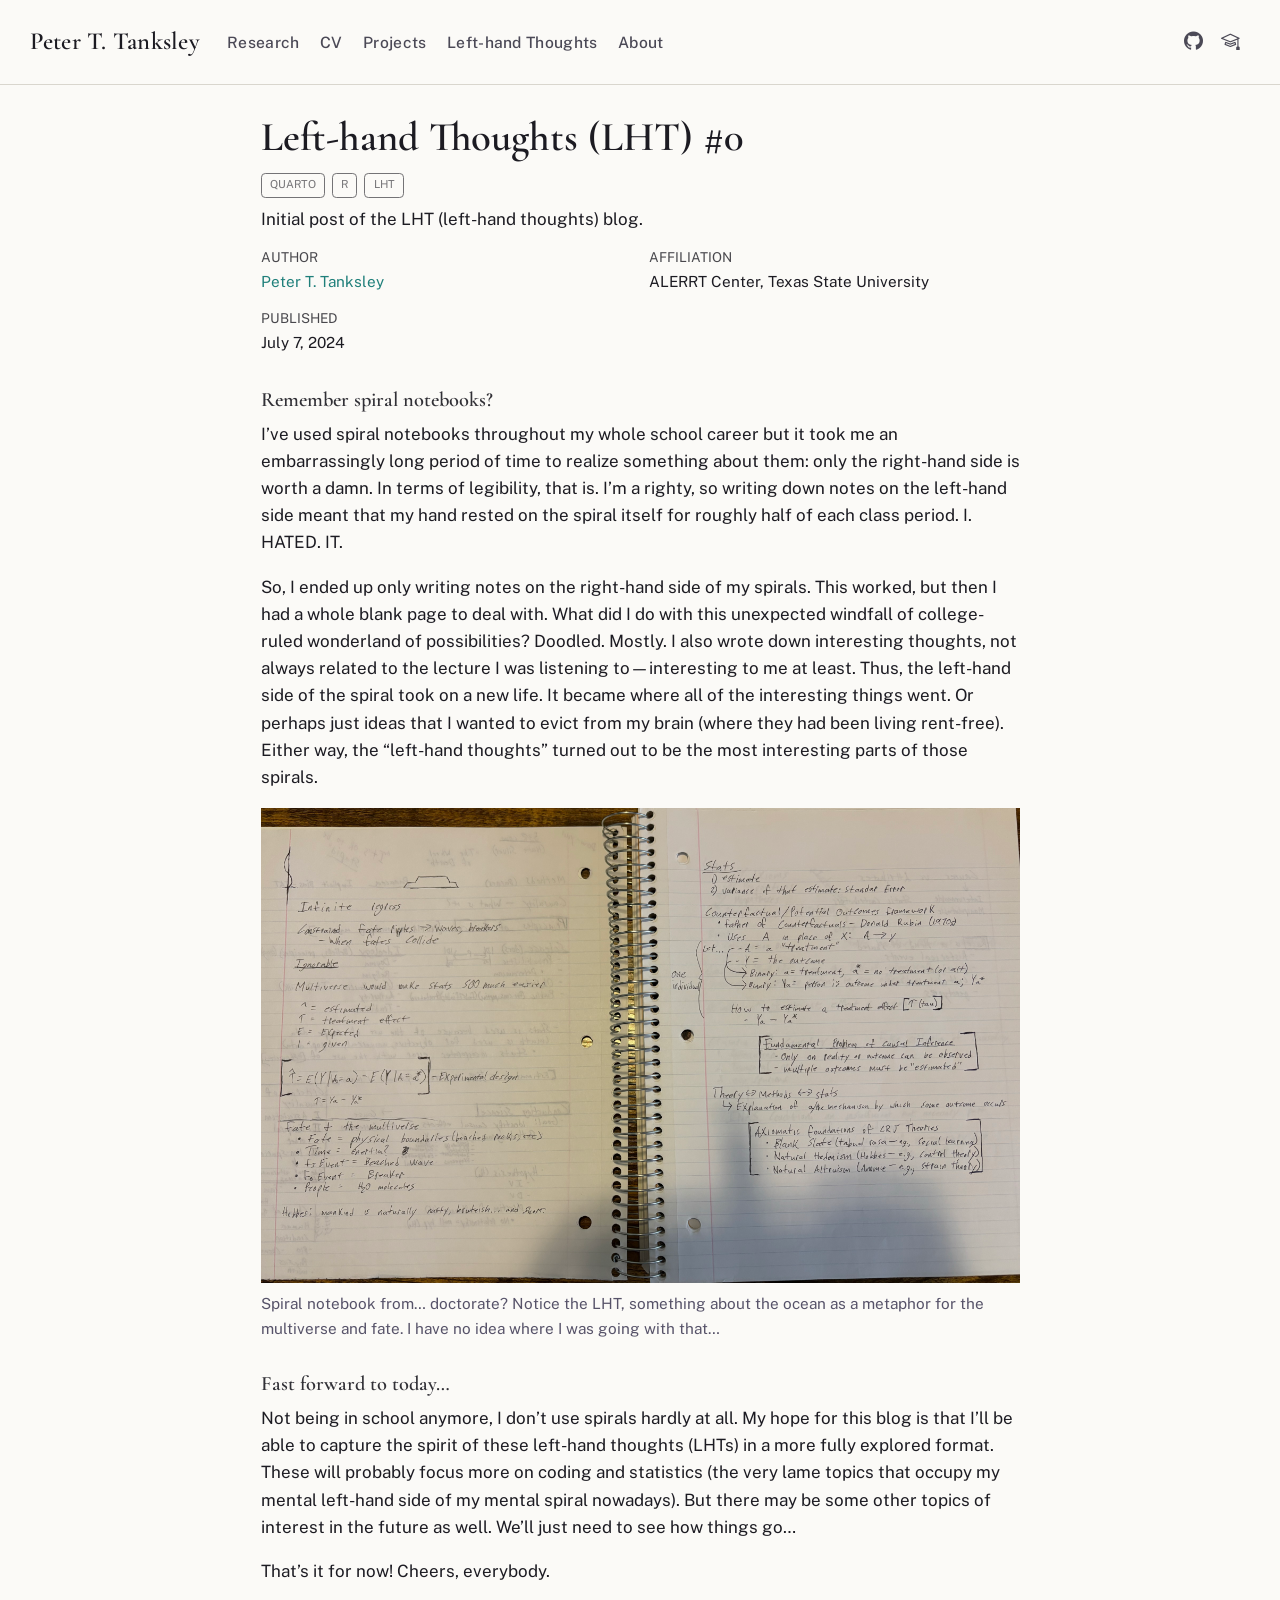
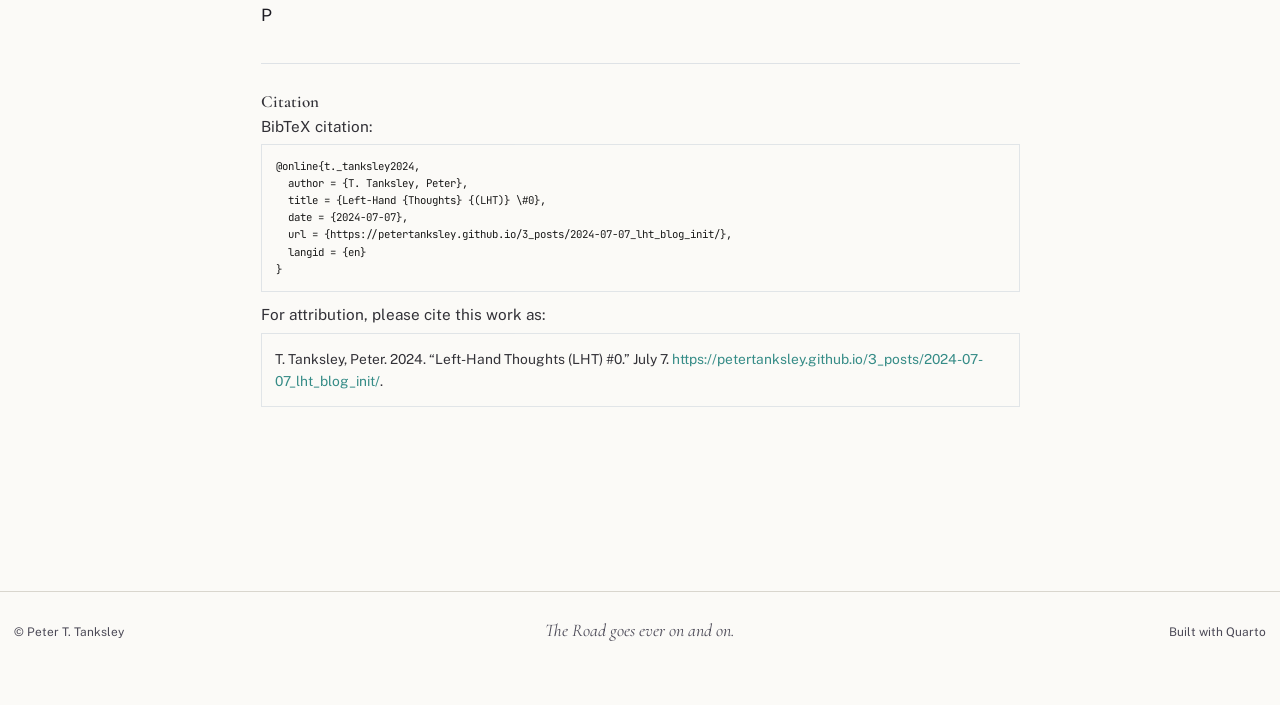
==== 3_posts/2024-07-07_lht_blog_init/index.html @ 6b2eff30 "Built site for gh-pages" ====
<!DOCTYPE html>
<html xmlns="http://www.w3.org/1999/xhtml" lang="en" xml:lang="en"><head>

<meta charset="utf-8">
<meta name="generator" content="quarto-1.10.18">

<meta name="viewport" content="width=device-width, initial-scale=1.0, user-scalable=yes">

<meta name="author" content="Peter T. Tanksley">
<meta name="dcterms.date" content="2024-07-07">
<meta name="description" content="Initial post of the LHT (left-hand thoughts) blog.">

<title>Left-hand Thoughts (LHT) #0 – Peter T. Tanksley</title>
<style>
/* Default styles provided by pandoc.
** See https://pandoc.org/MANUAL.html#variables-for-html for config info.
*/
span.smallcaps{font-variant: small-caps;}
div.columns{display: flex; gap: 1.5em;}
div.column{flex: auto;}
@media screen {
div.columns{gap: min(4vw, 1.5em);}
div.column{overflow-x: auto;}
}
div.hanging-indent{margin-left: 1.5em; text-indent: -1.5em;}
ul.task-list{list-style: none;}
ul.task-list li input[type="checkbox"] {
  width: 0.8em;
  margin: 0 0.8em 0.2em -1em; /* quarto-specific, see https://github.com/quarto-dev/quarto-cli/issues/4556 */ 
  vertical-align: middle;
}
</style>


<script src="../../site_libs/quarto-nav/quarto-nav.js"></script>
<script src="../../site_libs/quarto-nav/headroom.min.js"></script>
<link href="../../www/favicon.svg" rel="icon" type="image/svg+xml">
<script src="../../site_libs/clipboard/clipboard.min.js"></script>
<script src="../../site_libs/quarto-html/quarto.js" type="module"></script>
<script src="../../site_libs/quarto-html/tabsets/tabsets.js" type="module"></script>
<script src="../../site_libs/quarto-html/popper.min.js"></script>
<script src="../../site_libs/quarto-html/tippy.umd.min.js"></script>
<script src="../../site_libs/quarto-html/anchor.min.js"></script>
<link href="../../site_libs/quarto-html/tippy.css" rel="stylesheet">
<link href="../../site_libs/quarto-html/quarto-syntax-highlighting-73b0ff3878a4e6fc3716dc69a6aaefa3.css" rel="stylesheet" id="quarto-text-highlighting-styles">
<script src="../../site_libs/bootstrap/bootstrap.min.js"></script>
<link href="../../site_libs/bootstrap/bootstrap-icons.css" rel="stylesheet">
<link href="../../site_libs/bootstrap/bootstrap-889d9248e9b1522be2446c7ea60b9899.min.css" rel="stylesheet" append-hash="true" id="quarto-bootstrap" data-mode="light">
<script id="quarto-search-options" type="application/json">{
  "language": {
    "search-no-results-text": "No results",
    "search-matching-documents-text": "matching documents",
    "search-copy-link-title": "Copy link to search",
    "search-hide-matches-text": "Hide additional matches",
    "search-more-match-text": "more match in this document",
    "search-more-matches-text": "more matches in this document",
    "search-clear-button-title": "Clear",
    "search-text-placeholder": "",
    "search-detached-cancel-button-title": "Cancel",
    "search-submit-button-title": "Submit",
    "search-label": "Search"
  }
}</script>
<meta name="author" content="Peter T. Tanksley">


</head>

<body class="nav-fixed fullcontent quarto-light">

<div id="quarto-search-results"></div>
  <header id="quarto-header" class="headroom fixed-top">
    <nav class="navbar navbar-expand-lg " data-bs-theme="dark">
      <div class="navbar-container container-fluid">
      <div class="navbar-brand-container mx-auto">
    <a class="navbar-brand" href="../../index.html">
    <span class="navbar-title">Peter T. Tanksley</span>
    </a>
  </div>
          <button class="navbar-toggler" type="button" data-bs-toggle="collapse" data-bs-target="#navbarCollapse" aria-controls="navbarCollapse" role="menu" aria-expanded="false" aria-label="Toggle navigation" onclick="if (window.quartoToggleHeadroom) { window.quartoToggleHeadroom(); }">
  <span class="navbar-toggler-icon"></span>
</button>
          <div class="collapse navbar-collapse" id="navbarCollapse">
            <ul class="navbar-nav navbar-nav-scroll me-auto">
  <li class="nav-item">
    <a class="nav-link" href="../../research.html"> 
<span class="menu-text">Research</span></a>
  </li>  
  <li class="nav-item">
    <a class="nav-link" href="../../2_cv/tanksley_cv.html"> 
<span class="menu-text">CV</span></a>
  </li>  
  <li class="nav-item">
    <a class="nav-link" href="../../projects.html"> 
<span class="menu-text">Projects</span></a>
  </li>  
  <li class="nav-item">
    <a class="nav-link" href="../../3_posts/posts.html"> 
<span class="menu-text">Left-hand Thoughts</span></a>
  </li>  
  <li class="nav-item">
    <a class="nav-link" href="../../1_about/about.html"> 
<span class="menu-text">About</span></a>
  </li>  
</ul>
            <ul class="navbar-nav navbar-nav-scroll ms-auto">
  <li class="nav-item compact">
    <a class="nav-link" href="https://github.com/petertanksley"> <i class="bi bi-github" role="img" aria-label="GitHub">
</i> 
<span class="menu-text"></span></a>
  </li>  
  <li class="nav-item compact">
    <a class="nav-link" href="https://scholar.google.com/citations?user=YnIBrB8AAAAJ&amp;hl=en"> <i class="bi bi-mortarboard" role="img" aria-label="Google Scholar">
</i> 
<span class="menu-text"></span></a>
  </li>  
</ul>
          </div> <!-- /navcollapse -->
            <div class="quarto-navbar-tools">
</div>
      </div> <!-- /container-fluid -->
    </nav>
</header>
<!-- content -->
<div id="quarto-content" class="quarto-container page-columns page-rows-contents page-layout-article page-navbar">
<!-- sidebar -->
<!-- margin-sidebar -->
    
<!-- main -->
<main class="content" id="quarto-document-content">

<header id="title-block-header" class="quarto-title-block default">
<div class="quarto-title">
<h1 class="title">Left-hand Thoughts (LHT) #0</h1>
  <div class="quarto-categories">
    <div class="quarto-category">Quarto</div>
    <div class="quarto-category">R</div>
    <div class="quarto-category">LHT</div>
  </div>
  </div>

<div>
  <div class="description">
    Initial post of the LHT (left-hand thoughts) blog.
  </div>
</div>

<div class="quarto-title-meta-author">
  <div class="quarto-title-meta-heading">Author</div>
  <div class="quarto-title-meta-heading">Affiliation</div>
  
    <div class="quarto-title-meta-contents">
    <p class="author"><a href="https://petertanksley.github.io/">Peter T. Tanksley</a> </p>
  </div>
  <div class="quarto-title-meta-contents">
        <p class="affiliation">
            ALERRT Center, Texas State University
          </p>
      </div>
  </div>

<div class="quarto-title-meta">

      
    <div>
    <div class="quarto-title-meta-heading">Published</div>
    <div class="quarto-title-meta-contents">
      <p class="date">July 7, 2024</p>
    </div>
  </div>
  
    
  </div>
  


</header>


<section id="remember-spiral-notebooks" class="level3">
<h3 class="anchored" data-anchor-id="remember-spiral-notebooks">Remember spiral notebooks?</h3>
<p>I’ve used spiral notebooks throughout my whole school career but it took me an embarrassingly long period of time to realize something about them: only the right-hand side is worth a damn. In terms of legibility, that is. I’m a righty, so writing down notes on the left-hand side meant that my hand rested on the spiral itself for roughly half of each class period. I. HATED. IT.</p>
<p>So, I ended up only writing notes on the right-hand side of my spirals. This worked, but then I had a whole blank page to deal with. What did I do with this unexpected windfall of college-ruled wonderland of possibilities? Doodled. Mostly. I also wrote down interesting thoughts, not always related to the lecture I was listening to—interesting to me at least. Thus, the left-hand side of the spiral took on a new life. It became where all of the interesting things went. Or perhaps just ideas that I wanted to evict from my brain (where they had been living rent-free). Either way, the “left-hand thoughts” turned out to be the most interesting parts of those spirals.</p>
<div class="quarto-figure quarto-figure-center">
<figure class="figure">
<p><img src="spiral2.png" class="img-fluid figure-img"></p>
<figcaption>Spiral notebook from… doctorate? Notice the LHT, something about the ocean as a metaphor for the multiverse and fate. I have no idea where I was going with that…</figcaption>
</figure>
</div>
</section>
<section id="fast-forward-to-today" class="level3">
<h3 class="anchored" data-anchor-id="fast-forward-to-today">Fast forward to today…</h3>
<p>Not being in school anymore, I don’t use spirals hardly at all. My hope for this blog is that I’ll be able to capture the spirit of these left-hand thoughts (LHTs) in a more fully explored format. These will probably focus more on coding and statistics (the very lame topics that occupy my mental left-hand side of my mental spiral nowadays). But there may be some other topics of interest in the future as well. We’ll just need to see how things go…</p>
<p>That’s it for now! Cheers, everybody.</p>
<p>P</p>


</section>

<div id="quarto-appendix" class="default"><section class="quarto-appendix-contents" id="quarto-citation"><h2 class="anchored quarto-appendix-heading">Citation</h2><div><div class="quarto-appendix-secondary-label">BibTeX citation:</div><pre class="sourceCode code-with-copy quarto-appendix-bibtex"><code class="sourceCode bibtex">@online{t._tanksley2024,
  author = {T. Tanksley, Peter},
  title = {Left-Hand {Thoughts} {(LHT)} \#0},
  date = {2024-07-07},
  url = {https://petertanksley.github.io/3_posts/2024-07-07_lht_blog_init/},
  langid = {en}
}
</code><button title="Copy to Clipboard" class="code-copy-button"><i class="bi"></i></button></pre><div class="quarto-appendix-secondary-label">For attribution, please cite this work as:</div><div id="ref-t._tanksley2024" class="csl-entry quarto-appendix-citeas" role="listitem">
T. Tanksley, Peter. 2024. <span>“Left-Hand Thoughts (LHT) #0.”</span>
July 7. <a href="https://petertanksley.github.io/3_posts/2024-07-07_lht_blog_init/">https://petertanksley.github.io/3_posts/2024-07-07_lht_blog_init/</a>.
</div></div></section></div></main> <!-- /main -->
<script id="quarto-html-after-body" type="application/javascript">
  window.document.addEventListener("DOMContentLoaded", function (event) {
    const icon = "";
    const anchorJS = new window.AnchorJS();
    anchorJS.options = {
      placement: 'right',
      icon: icon
    };
    anchorJS.add('.anchored');
    const isCodeAnnotation = (el) => {
      for (const clz of el.classList) {
        if (clz.startsWith('code-annotation-')) {                     
          return true;
        }
      }
      return false;
    }
    const onCopySuccess = function(e) {
      // button target
      const button = e.trigger;
      // don't keep focus
      button.blur();
      // flash "checked"
      button.classList.add('code-copy-button-checked');
      var currentTitle = button.getAttribute("title");
      button.setAttribute("title", "Copied!");
      let tooltip;
      if (window.bootstrap) {
        button.setAttribute("data-bs-toggle", "tooltip");
        button.setAttribute("data-bs-placement", "left");
        button.setAttribute("data-bs-title", "Copied!");
        tooltip = new bootstrap.Tooltip(button, 
          { trigger: "manual", 
            customClass: "code-copy-button-tooltip",
            offset: [0, -8]});
        tooltip.show();    
      }
      setTimeout(function() {
        if (tooltip) {
          tooltip.hide();
          button.removeAttribute("data-bs-title");
          button.removeAttribute("data-bs-toggle");
          button.removeAttribute("data-bs-placement");
        }
        button.setAttribute("title", currentTitle);
        button.classList.remove('code-copy-button-checked');
      }, 1000);
      // clear code selection
      e.clearSelection();
    }
    const getTextToCopy = function(trigger) {
      const outerScaffold = trigger.parentElement.cloneNode(true);
      const codeEl = outerScaffold.querySelector('code');
      for (const childEl of codeEl.children) {
        if (isCodeAnnotation(childEl)) {
          childEl.remove();
        }
      }
      return codeEl.innerText;
    }
    const clipboard = new window.ClipboardJS('.code-copy-button:not([data-in-quarto-modal])', {
      text: getTextToCopy
    });
    clipboard.on('success', onCopySuccess);
    if (window.document.getElementById('quarto-embedded-source-code-modal')) {
      const clipboardModal = new window.ClipboardJS('.code-copy-button[data-in-quarto-modal]', {
        text: getTextToCopy,
        container: window.document.getElementById('quarto-embedded-source-code-modal')
      });
      clipboardModal.on('success', onCopySuccess);
    }
      var localhostRegex = new RegExp(/^(?:http|https):\/\/localhost\:?[0-9]*\//);
      var mailtoRegex = new RegExp(/^mailto:/);
        var filterRegex = new RegExp("https:\/\/petertanksley\.github\.io");
      var isInternal = (href) => {
          return filterRegex.test(href) || localhostRegex.test(href) || mailtoRegex.test(href);
      }
      // Inspect non-navigation links and adorn them if external
     var links = window.document.querySelectorAll('a[href]:not(.nav-link):not(.navbar-brand):not(.toc-action):not(.sidebar-link):not(.sidebar-item-toggle):not(.pagination-link):not(.no-external):not([aria-hidden]):not(.dropdown-item):not(.quarto-navigation-tool):not(.about-link)');
      for (var i=0; i<links.length; i++) {
        const link = links[i];
        if (!isInternal(link.href)) {
          // undo the damage that might have been done by quarto-nav.js in the case of
          // links that we want to consider external
          if (link.dataset.originalHref !== undefined) {
            link.href = link.dataset.originalHref;
          }
            // target, if specified
            link.setAttribute("target", "_blank");
            if (link.getAttribute("rel") === null) {
              link.setAttribute("rel", "noopener");
            }
        }
      }
    function tippyHover(el, contentFn, onTriggerFn, onUntriggerFn) {
      const config = {
        allowHTML: true,
        maxWidth: 500,
        delay: 100,
        arrow: false,
        appendTo: function(el) {
            return el.parentElement;
        },
        interactive: true,
        interactiveBorder: 10,
        theme: 'quarto',
        placement: 'bottom-start',
      };
      if (contentFn) {
        config.content = contentFn;
      }
      if (onTriggerFn) {
        config.onTrigger = onTriggerFn;
      }
      if (onUntriggerFn) {
        config.onUntrigger = onUntriggerFn;
      }
      window.tippy(el, config); 
    }
    const noterefs = window.document.querySelectorAll('a[role="doc-noteref"]');
    for (var i=0; i<noterefs.length; i++) {
      const ref = noterefs[i];
      tippyHover(ref, function() {
        // use id or data attribute instead here
        let href = ref.getAttribute('data-footnote-href') || ref.getAttribute('href');
        try { href = new URL(href).hash; } catch {}
        const id = href.replace(/^#\/?/, "");
        const note = window.document.getElementById(id);
        if (note) {
          return note.innerHTML;
        } else {
          return "";
        }
      });
    }
    const xrefs = window.document.querySelectorAll('a.quarto-xref');
    const processXRef = (id, note) => {
      // Strip column container classes
      const stripColumnClz = (el) => {
        el.classList.remove("page-full", "page-columns");
        if (el.children) {
          for (const child of el.children) {
            stripColumnClz(child);
          }
        }
      }
      stripColumnClz(note)
      if (id === null || id.startsWith('sec-')) {
        // Special case sections, only their first couple elements
        const container = document.createElement("div");
        if (note.children && note.children.length > 2) {
          container.appendChild(note.children[0].cloneNode(true));
          for (let i = 1; i < note.children.length; i++) {
            const child = note.children[i];
            if (child.tagName === "P" && child.innerText === "") {
              continue;
            } else {
              container.appendChild(child.cloneNode(true));
              break;
            }
          }
          if (window.Quarto?.typesetMath) {
            window.Quarto.typesetMath(container);
          }
          return container.innerHTML
        } else {
          if (window.Quarto?.typesetMath) {
            window.Quarto.typesetMath(note);
          }
          return note.innerHTML;
        }
      } else {
        // Remove any anchor links if they are present
        const anchorLink = note.querySelector('a.anchorjs-link');
        if (anchorLink) {
          anchorLink.remove();
        }
        if (window.Quarto?.typesetMath) {
          window.Quarto.typesetMath(note);
        }
        if (note.classList.contains("callout")) {
          return note.outerHTML;
        } else {
          return note.innerHTML;
        }
      }
    }
    for (var i=0; i<xrefs.length; i++) {
      const xref = xrefs[i];
      tippyHover(xref, undefined, function(instance) {
        instance.disable();
        let url = xref.getAttribute('href');
        let hash = undefined; 
        if (url.startsWith('#')) {
          hash = url;
        } else {
          try { hash = new URL(url).hash; } catch {}
        }
        if (hash) {
          const id = hash.replace(/^#\/?/, "");
          const note = window.document.getElementById(id);
          if (note !== null) {
            try {
              const html = processXRef(id, note.cloneNode(true));
              instance.setContent(html);
            } finally {
              instance.enable();
              instance.show();
            }
          } else {
            // See if we can fetch this
            fetch(url.split('#')[0])
            .then(res => res.text())
            .then(html => {
              const parser = new DOMParser();
              const htmlDoc = parser.parseFromString(html, "text/html");
              const note = htmlDoc.getElementById(id);
              if (note !== null) {
                const html = processXRef(id, note);
                instance.setContent(html);
              } 
            }).finally(() => {
              instance.enable();
              instance.show();
            });
          }
        } else {
          // See if we can fetch a full url (with no hash to target)
          // This is a special case and we should probably do some content thinning / targeting
          fetch(url)
          .then(res => res.text())
          .then(html => {
            const parser = new DOMParser();
            const htmlDoc = parser.parseFromString(html, "text/html");
            const note = htmlDoc.querySelector('main.content');
            if (note !== null) {
              // This should only happen for chapter cross references
              // (since there is no id in the URL)
              // remove the first header
              if (note.children.length > 0 && note.children[0].tagName === "HEADER") {
                note.children[0].remove();
              }
              const html = processXRef(null, note);
              instance.setContent(html);
            } 
          }).finally(() => {
            instance.enable();
            instance.show();
          });
        }
      }, function(instance) {
      });
    }
        let selectedAnnoteEl;
        const selectorForAnnotation = ( cell, annotation) => {
          let cellAttr = 'data-code-cell="' + cell + '"';
          let lineAttr = 'data-code-annotation="' +  annotation + '"';
          const selector = 'span[' + cellAttr + '][' + lineAttr + ']';
          return selector;
        }
        const selectCodeLines = (annoteEl) => {
          const doc = window.document;
          const targetCell = annoteEl.getAttribute("data-target-cell");
          const targetAnnotation = annoteEl.getAttribute("data-target-annotation");
          const annoteSpan = window.document.querySelector(selectorForAnnotation(targetCell, targetAnnotation));
          const lines = annoteSpan.getAttribute("data-code-lines").split(",");
          const lineIds = lines.map((line) => {
            return targetCell + "-" + line;
          })
          let top = null;
          let height = null;
          let parent = null;
          if (lineIds.length > 0) {
              //compute the position of the single el (top and bottom and make a div)
              const el = window.document.getElementById(lineIds[0]);
              top = el.offsetTop;
              height = el.offsetHeight;
              parent = el.parentElement.parentElement;
            if (lineIds.length > 1) {
              const lastEl = window.document.getElementById(lineIds[lineIds.length - 1]);
              const bottom = lastEl.offsetTop + lastEl.offsetHeight;
              height = bottom - top;
            }
            if (top !== null && height !== null && parent !== null) {
              // cook up a div (if necessary) and position it 
              let div = window.document.getElementById("code-annotation-line-highlight");
              if (div === null) {
                div = window.document.createElement("div");
                div.setAttribute("id", "code-annotation-line-highlight");
                div.style.position = 'absolute';
                parent.appendChild(div);
              }
              div.style.top = top - 2 + "px";
              div.style.height = height + 4 + "px";
              div.style.left = 0;
              let gutterDiv = window.document.getElementById("code-annotation-line-highlight-gutter");
              if (gutterDiv === null) {
                gutterDiv = window.document.createElement("div");
                gutterDiv.setAttribute("id", "code-annotation-line-highlight-gutter");
                gutterDiv.style.position = 'absolute';
                const codeCell = window.document.getElementById(targetCell);
                const gutter = codeCell.querySelector('.code-annotation-gutter');
                gutter.appendChild(gutterDiv);
              }
              gutterDiv.style.top = top - 2 + "px";
              gutterDiv.style.height = height + 4 + "px";
            }
            selectedAnnoteEl = annoteEl;
          }
        };
        const unselectCodeLines = () => {
          const elementsIds = ["code-annotation-line-highlight", "code-annotation-line-highlight-gutter"];
          elementsIds.forEach((elId) => {
            const div = window.document.getElementById(elId);
            if (div) {
              div.remove();
            }
          });
          selectedAnnoteEl = undefined;
        };
          // Handle positioning of the toggle
      window.addEventListener(
        "resize",
        throttle(() => {
          elRect = undefined;
          if (selectedAnnoteEl) {
            selectCodeLines(selectedAnnoteEl);
          }
        }, 10)
      );
      function throttle(fn, ms) {
      let throttle = false;
      let timer;
        return (...args) => {
          if(!throttle) { // first call gets through
              fn.apply(this, args);
              throttle = true;
          } else { // all the others get throttled
              if(timer) clearTimeout(timer); // cancel #2
              timer = setTimeout(() => {
                fn.apply(this, args);
                timer = throttle = false;
              }, ms);
          }
        };
      }
        // Attach click handler to the DT
        const annoteDls = window.document.querySelectorAll('dt[data-target-cell]');
        for (const annoteDlNode of annoteDls) {
          annoteDlNode.addEventListener('click', (event) => {
            const clickedEl = event.target;
            if (clickedEl !== selectedAnnoteEl) {
              unselectCodeLines();
              const activeEl = window.document.querySelector('dt[data-target-cell].code-annotation-active');
              if (activeEl) {
                activeEl.classList.remove('code-annotation-active');
              }
              selectCodeLines(clickedEl);
              clickedEl.classList.add('code-annotation-active');
            } else {
              // Unselect the line
              unselectCodeLines();
              clickedEl.classList.remove('code-annotation-active');
            }
          });
        }
    const findCites = (el) => {
      const parentEl = el.parentElement;
      if (parentEl) {
        const cites = parentEl.dataset.cites;
        if (cites) {
          return {
            el,
            cites: cites.split(' ')
          };
        } else {
          return findCites(el.parentElement)
        }
      } else {
        return undefined;
      }
    };
    var bibliorefs = window.document.querySelectorAll('a[role="doc-biblioref"]');
    for (var i=0; i<bibliorefs.length; i++) {
      const ref = bibliorefs[i];
      const citeInfo = findCites(ref);
      if (citeInfo) {
        tippyHover(citeInfo.el, function() {
          var popup = window.document.createElement('div');
          citeInfo.cites.forEach(function(cite) {
            var citeDiv = window.document.createElement('div');
            citeDiv.classList.add('hanging-indent');
            citeDiv.classList.add('csl-entry');
            var biblioDiv = window.document.getElementById('ref-' + cite);
            if (biblioDiv) {
              citeDiv.innerHTML = biblioDiv.innerHTML;
            }
            popup.appendChild(citeDiv);
          });
          return popup.innerHTML;
        });
      }
    }
  });
  </script>
</div> <!-- /content -->
<footer class="footer">
  <div class="nav-footer">
    <div class="nav-footer-left">
<p>© Peter T. Tanksley</p>
</div>   
    <div class="nav-footer-center">
<p>The Road goes ever on and on.</p>
</div>
    <div class="nav-footer-right">
<p>Built with <a href="https://quarto.org">Quarto</a></p>
</div>
  </div>
</footer>




</body></html>
---- site_libs/quarto-html/tippy.css ----
.tippy-box[data-animation=fade][data-state=hidden]{opacity:0}[data-tippy-root]{max-width:calc(100vw - 10px)}.tippy-box{position:relative;background-color:#333;color:#fff;border-radius:4px;font-size:14px;line-height:1.4;white-space:normal;outline:0;transition-property:transform,visibility,opacity}.tippy-box[data-placement^=top]>.tippy-arrow{bottom:0}.tippy-box[data-placement^=top]>.tippy-arrow:before{bottom:-7px;left:0;border-width:8px 8px 0;border-top-color:initial;transform-origin:center top}.tippy-box[data-placement^=bottom]>.tippy-arrow{top:0}.tippy-box[data-placement^=bottom]>.tippy-arrow:before{top:-7px;left:0;border-width:0 8px 8px;border-bottom-color:initial;transform-origin:center bottom}.tippy-box[data-placement^=left]>.tippy-arrow{right:0}.tippy-box[data-placement^=left]>.tippy-arrow:before{border-width:8px 0 8px 8px;border-left-color:initial;right:-7px;transform-origin:center left}.tippy-box[data-placement^=right]>.tippy-arrow{left:0}.tippy-box[data-placement^=right]>.tippy-arrow:before{left:-7px;border-width:8px 8px 8px 0;border-right-color:initial;transform-origin:center right}.tippy-box[data-inertia][data-state=visible]{transition-timing-function:cubic-bezier(.54,1.5,.38,1.11)}.tippy-arrow{width:16px;height:16px;color:#333}.tippy-arrow:before{content:"";position:absolute;border-color:transparent;border-style:solid}.tippy-content{position:relative;padding:5px 9px;z-index:1}
---- site_libs/quarto-html/quarto-syntax-highlighting-73b0ff3878a4e6fc3716dc69a6aaefa3.css ----
/* quarto syntax highlight colors */
:root {
  --quarto-hl-ot-color: #003B4F;
  --quarto-hl-at-color: #657422;
  --quarto-hl-ss-color: #20794D;
  --quarto-hl-an-color: #5E5E5E;
  --quarto-hl-fu-color: #4758AB;
  --quarto-hl-st-color: #20794D;
  --quarto-hl-cf-color: #003B4F;
  --quarto-hl-op-color: #5E5E5E;
  --quarto-hl-er-color: #AD0000;
  --quarto-hl-bn-color: #AD0000;
  --quarto-hl-al-color: #AD0000;
  --quarto-hl-va-color: #111111;
  --quarto-hl-bu-color: inherit;
  --quarto-hl-ex-color: inherit;
  --quarto-hl-pp-color: #AD0000;
  --quarto-hl-in-color: #5E5E5E;
  --quarto-hl-vs-color: #20794D;
  --quarto-hl-wa-color: #5E5E5E;
  --quarto-hl-do-color: #5E5E5E;
  --quarto-hl-im-color: #00769E;
  --quarto-hl-ch-color: #20794D;
  --quarto-hl-dt-color: #AD0000;
  --quarto-hl-fl-color: #AD0000;
  --quarto-hl-co-color: #5E5E5E;
  --quarto-hl-cv-color: #5E5E5E;
  --quarto-hl-cn-color: #8f5902;
  --quarto-hl-sc-color: #5E5E5E;
  --quarto-hl-dv-color: #AD0000;
  --quarto-hl-kw-color: #003B4F;
}

/* other quarto variables */
:root {
  --quarto-font-monospace: "JetBrains Mono", ui-monospace, SFMono-Regular, Menlo, monospace;
}

/* syntax highlight based on Pandoc's rules */
pre > code.sourceCode > span {
  color: #003B4F;
}

code.sourceCode > span {
  color: #003B4F;
}

div.sourceCode,
div.sourceCode pre.sourceCode {
  color: #003B4F;
}

/* Normal */
code span {
  color: #003B4F;
}

/* Alert */
code span.al {
  color: #AD0000;
  font-style: inherit;
}

/* Annotation */
code span.an {
  color: #5E5E5E;
  font-style: inherit;
}

/* Attribute */
code span.at {
  color: #657422;
  font-style: inherit;
}

/* BaseN */
code span.bn {
  color: #AD0000;
  font-style: inherit;
}

/* BuiltIn */
code span.bu {
  font-style: inherit;
}

/* ControlFlow */
code span.cf {
  color: #003B4F;
  font-weight: bold;
  font-style: inherit;
}

/* Char */
code span.ch {
  color: #20794D;
  font-style: inherit;
}

/* Constant */
code span.cn {
  color: #8f5902;
  font-style: inherit;
}

/* Comment */
code span.co {
  color: #5E5E5E;
  font-style: inherit;
}

/* CommentVar */
code span.cv {
  color: #5E5E5E;
  font-style: italic;
}

/* Documentation */
code span.do {
  color: #5E5E5E;
  font-style: italic;
}

/* DataType */
code span.dt {
  color: #AD0000;
  font-style: inherit;
}

/* DecVal */
code span.dv {
  color: #AD0000;
  font-style: inherit;
}

/* Error */
code span.er {
  color: #AD0000;
  font-style: inherit;
}

/* Extension */
code span.ex {
  font-style: inherit;
}

/* Float */
code span.fl {
  color: #AD0000;
  font-style: inherit;
}

/* Function */
code span.fu {
  color: #4758AB;
  font-style: inherit;
}

/* Import */
code span.im {
  color: #00769E;
  font-style: inherit;
}

/* Information */
code span.in {
  color: #5E5E5E;
  font-style: inherit;
}

/* Keyword */
code span.kw {
  color: #003B4F;
  font-weight: bold;
  font-style: inherit;
}

/* Operator */
code span.op {
  color: #5E5E5E;
  font-style: inherit;
}

/* Other */
code span.ot {
  color: #003B4F;
  font-style: inherit;
}

/* Preprocessor */
code span.pp {
  color: #AD0000;
  font-style: inherit;
}

/* SpecialChar */
code span.sc {
  color: #5E5E5E;
  font-style: inherit;
}

/* SpecialString */
code span.ss {
  color: #20794D;
  font-style: inherit;
}

/* String */
code span.st {
  color: #20794D;
  font-style: inherit;
}

/* Variable */
code span.va {
  color: #111111;
  font-style: inherit;
}

/* VerbatimString */
code span.vs {
  color: #20794D;
  font-style: inherit;
}

/* Warning */
code span.wa {
  color: #5E5E5E;
  font-style: italic;
}

.prevent-inlining {
  content: "</";
}

/*# sourceMappingURL=e4e25645e3e45fd2347f0fd28fc638a7.css.map */
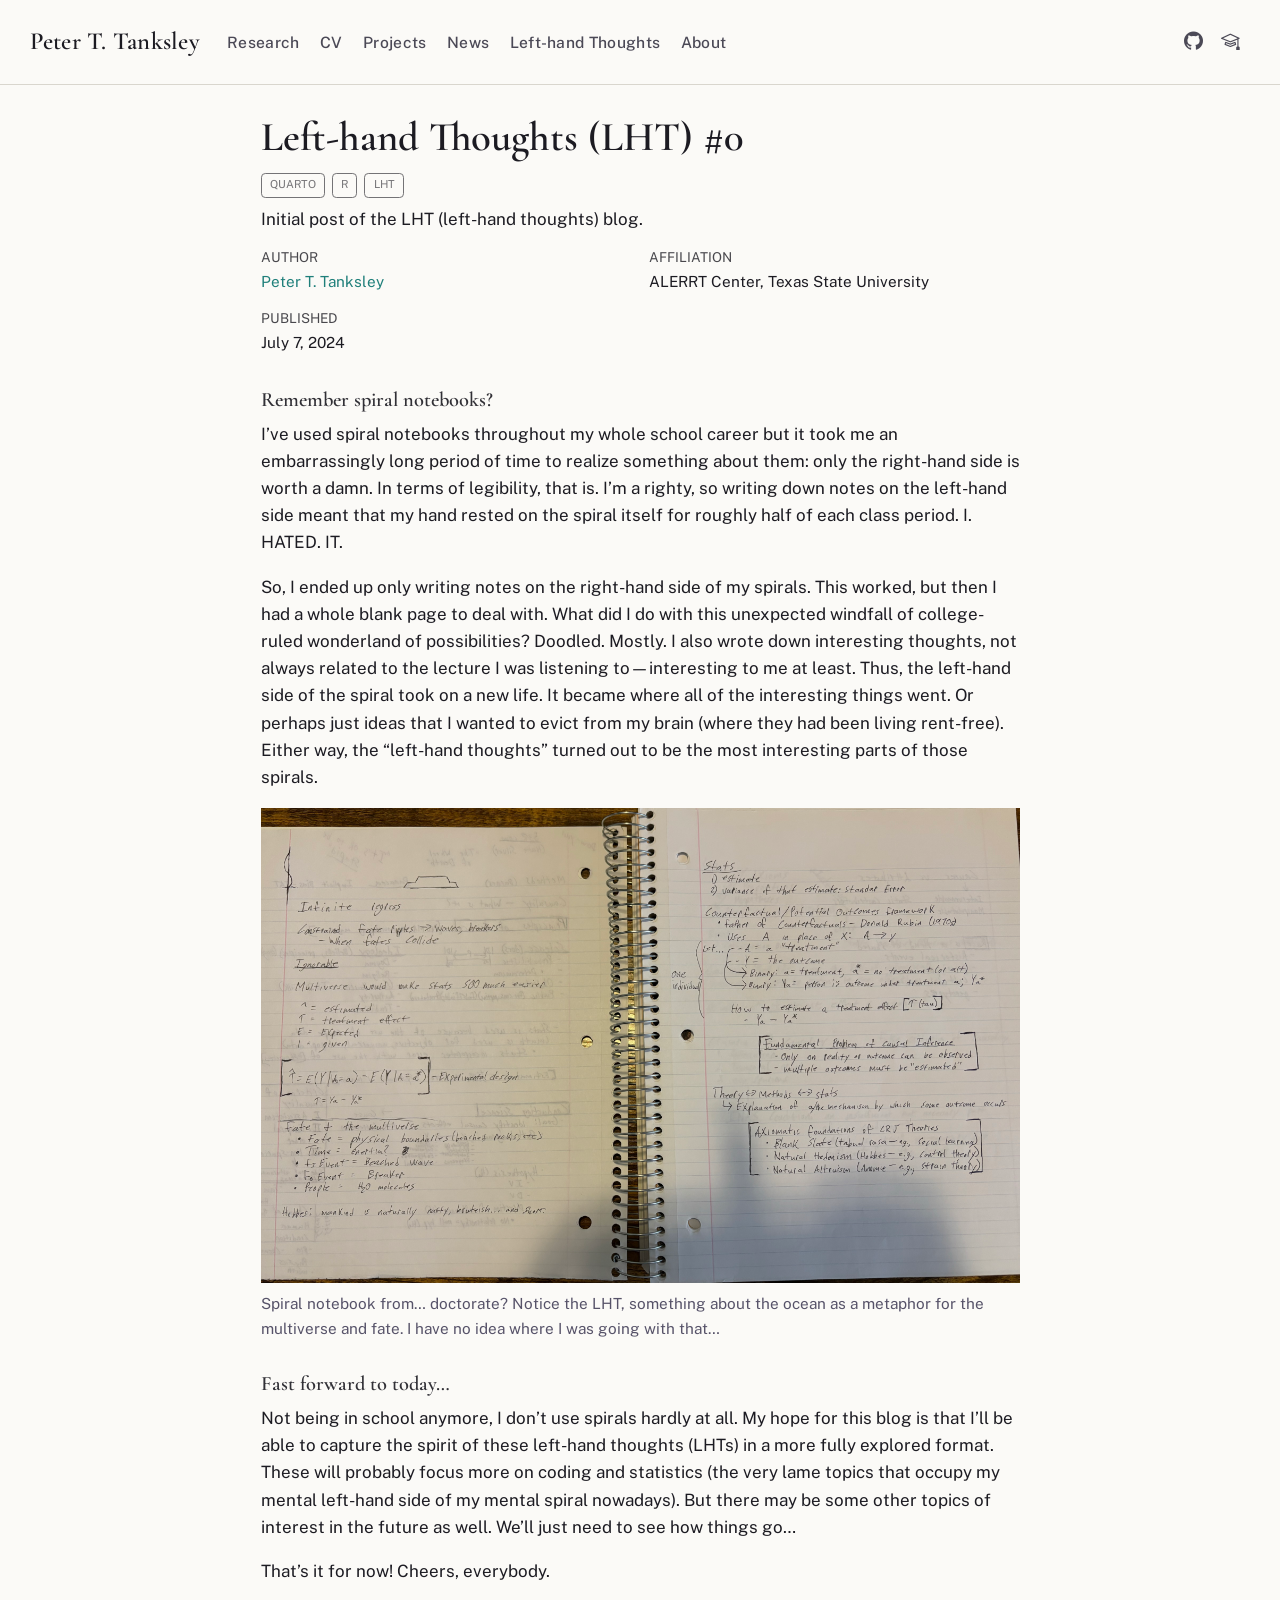
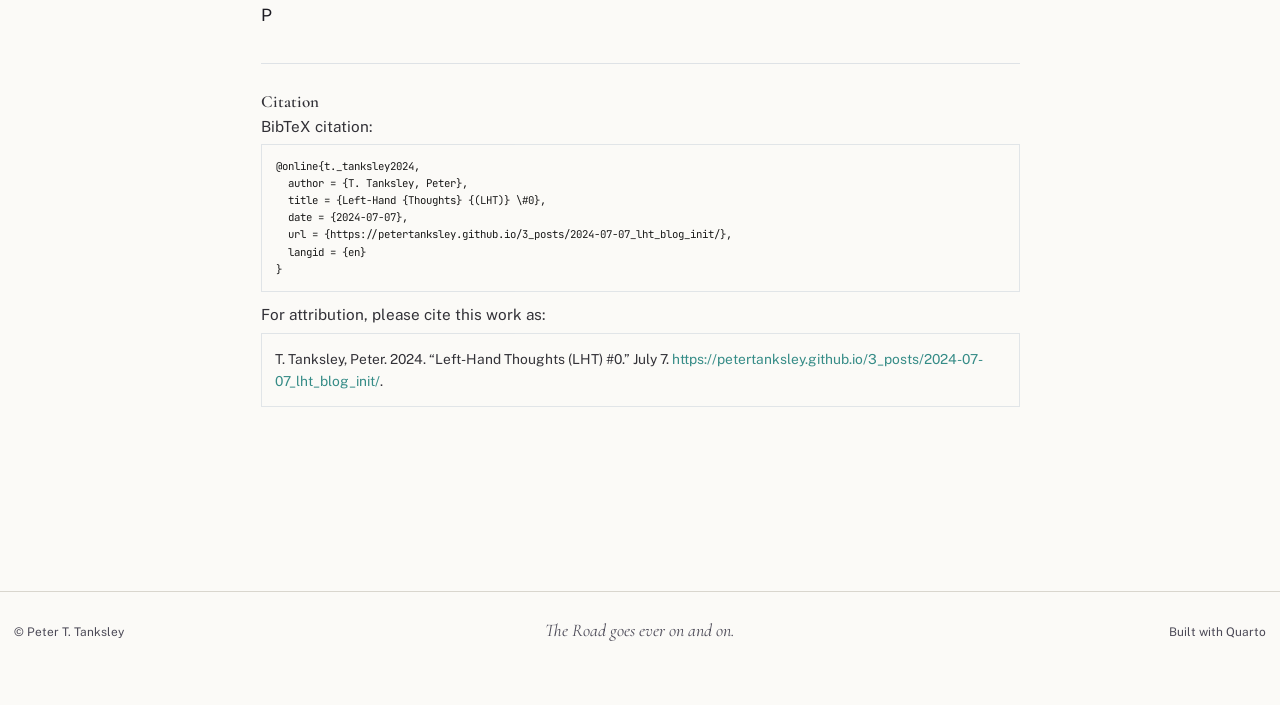
==== commit 278638c4: "Built site for gh-pages" ====
--- a/3_posts/2024-07-07_lht_blog_init/index.html
+++ b/3_posts/2024-07-07_lht_blog_init/index.html
@@ -45,7 +45,7 @@
 <link href="../../site_libs/quarto-html/quarto-syntax-highlighting-73b0ff3878a4e6fc3716dc69a6aaefa3.css" rel="stylesheet" id="quarto-text-highlighting-styles">
 <script src="../../site_libs/bootstrap/bootstrap.min.js"></script>
 <link href="../../site_libs/bootstrap/bootstrap-icons.css" rel="stylesheet">
-<link href="../../site_libs/bootstrap/bootstrap-889d9248e9b1522be2446c7ea60b9899.min.css" rel="stylesheet" append-hash="true" id="quarto-bootstrap" data-mode="light">
+<link href="../../site_libs/bootstrap/bootstrap-985f6d4293107dc29e9a8a94149e5053.min.css" rel="stylesheet" append-hash="true" id="quarto-bootstrap" data-mode="light">
 <script id="quarto-search-options" type="application/json">{
   "language": {
     "search-no-results-text": "No results",
@@ -93,6 +93,10 @@
   <li class="nav-item">
     <a class="nav-link" href="../../projects.html"> 
 <span class="menu-text">Projects</span></a>
+  </li>  
+  <li class="nav-item">
+    <a class="nav-link" href="../../news.html"> 
+<span class="menu-text">News</span></a>
   </li>  
   <li class="nav-item">
     <a class="nav-link" href="../../3_posts/posts.html"> 
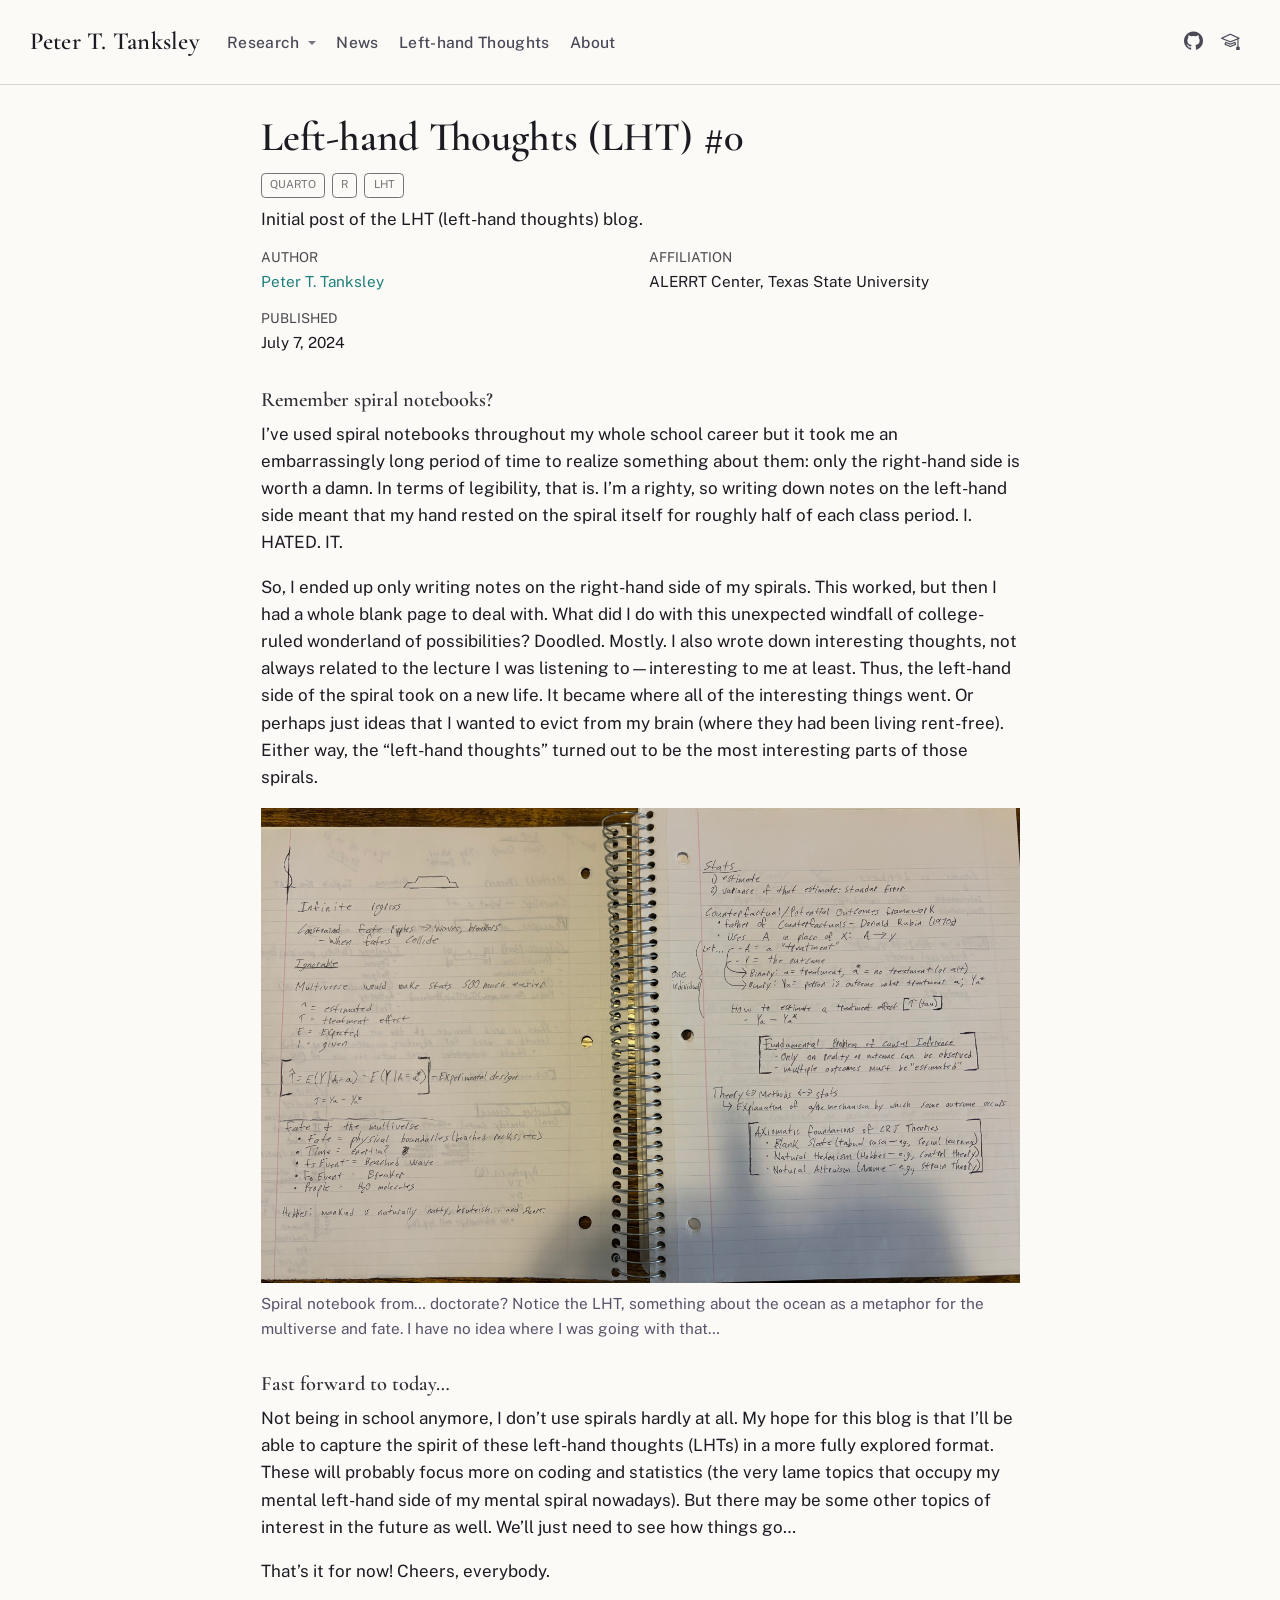
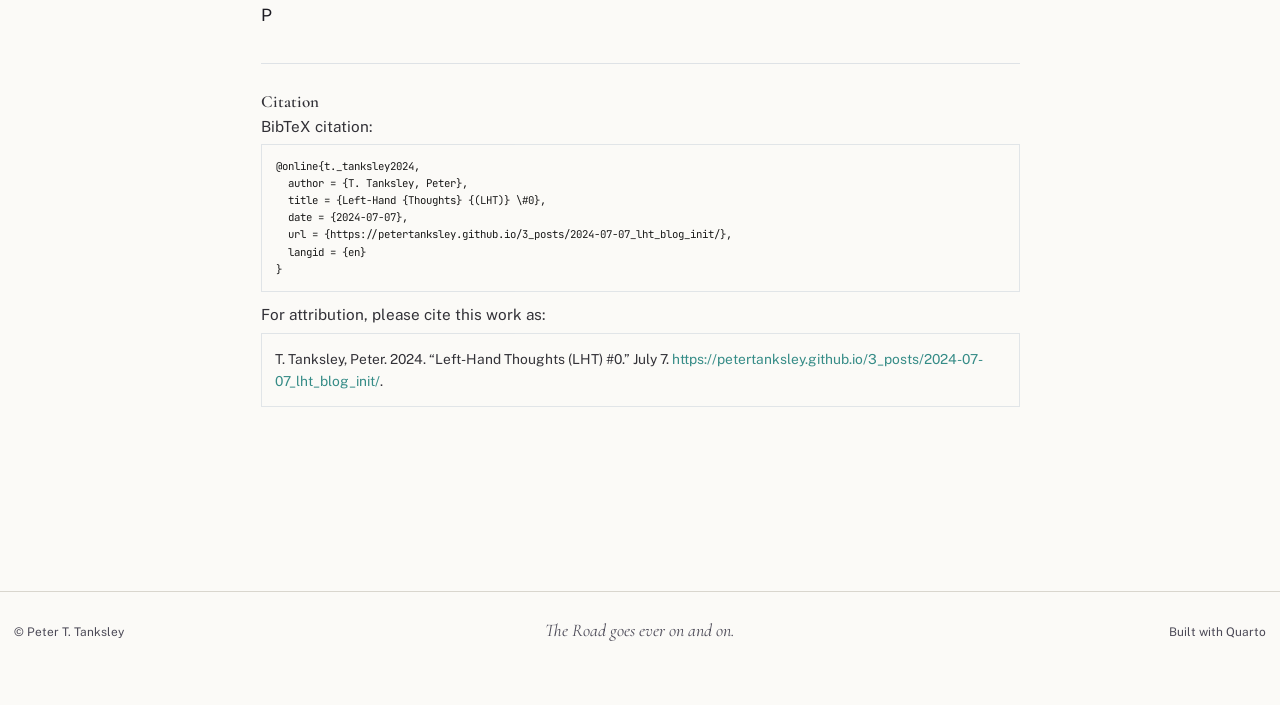
==== commit 3568faff: "Built site for gh-pages" ====
--- a/3_posts/2024-07-07_lht_blog_init/index.html
+++ b/3_posts/2024-07-07_lht_blog_init/index.html
@@ -45,7 +45,7 @@
 <link href="../../site_libs/quarto-html/quarto-syntax-highlighting-73b0ff3878a4e6fc3716dc69a6aaefa3.css" rel="stylesheet" id="quarto-text-highlighting-styles">
 <script src="../../site_libs/bootstrap/bootstrap.min.js"></script>
 <link href="../../site_libs/bootstrap/bootstrap-icons.css" rel="stylesheet">
-<link href="../../site_libs/bootstrap/bootstrap-985f6d4293107dc29e9a8a94149e5053.min.css" rel="stylesheet" append-hash="true" id="quarto-bootstrap" data-mode="light">
+<link href="../../site_libs/bootstrap/bootstrap-1d681a31ce8d3b9f004d94732c9425fc.min.css" rel="stylesheet" append-hash="true" id="quarto-bootstrap" data-mode="light">
 <script id="quarto-search-options" type="application/json">{
   "language": {
     "search-no-results-text": "No results",
@@ -82,18 +82,29 @@
 </button>
           <div class="collapse navbar-collapse" id="navbarCollapse">
             <ul class="navbar-nav navbar-nav-scroll me-auto">
-  <li class="nav-item">
-    <a class="nav-link" href="../../research.html"> 
-<span class="menu-text">Research</span></a>
-  </li>  
-  <li class="nav-item">
-    <a class="nav-link" href="../../2_cv/tanksley_cv.html"> 
-<span class="menu-text">CV</span></a>
-  </li>  
-  <li class="nav-item">
-    <a class="nav-link" href="../../projects.html"> 
-<span class="menu-text">Projects</span></a>
-  </li>  
+  <li class="nav-item dropdown ">
+    <a class="nav-link dropdown-toggle" href="#" id="nav-menu-research" role="link" data-bs-toggle="dropdown" aria-expanded="false">
+ <span class="menu-text">Research</span>
+    </a>
+    <ul class="dropdown-menu" aria-labelledby="nav-menu-research">    
+        <li>
+    <a class="dropdown-item" href="../../research.html">
+ <span class="dropdown-text">Research</span></a>
+  </li>  
+        <li>
+    <a class="dropdown-item" href="../../skilltree.html">
+ <span class="dropdown-text">Skill tree</span></a>
+  </li>  
+        <li>
+    <a class="dropdown-item" href="../../projects.html">
+ <span class="dropdown-text">Projects</span></a>
+  </li>  
+        <li>
+    <a class="dropdown-item" href="../../2_cv/tanksley_cv.html">
+ <span class="dropdown-text">CV</span></a>
+  </li>  
+    </ul>
+  </li>
   <li class="nav-item">
     <a class="nav-link" href="../../news.html"> 
 <span class="menu-text">News</span></a>
